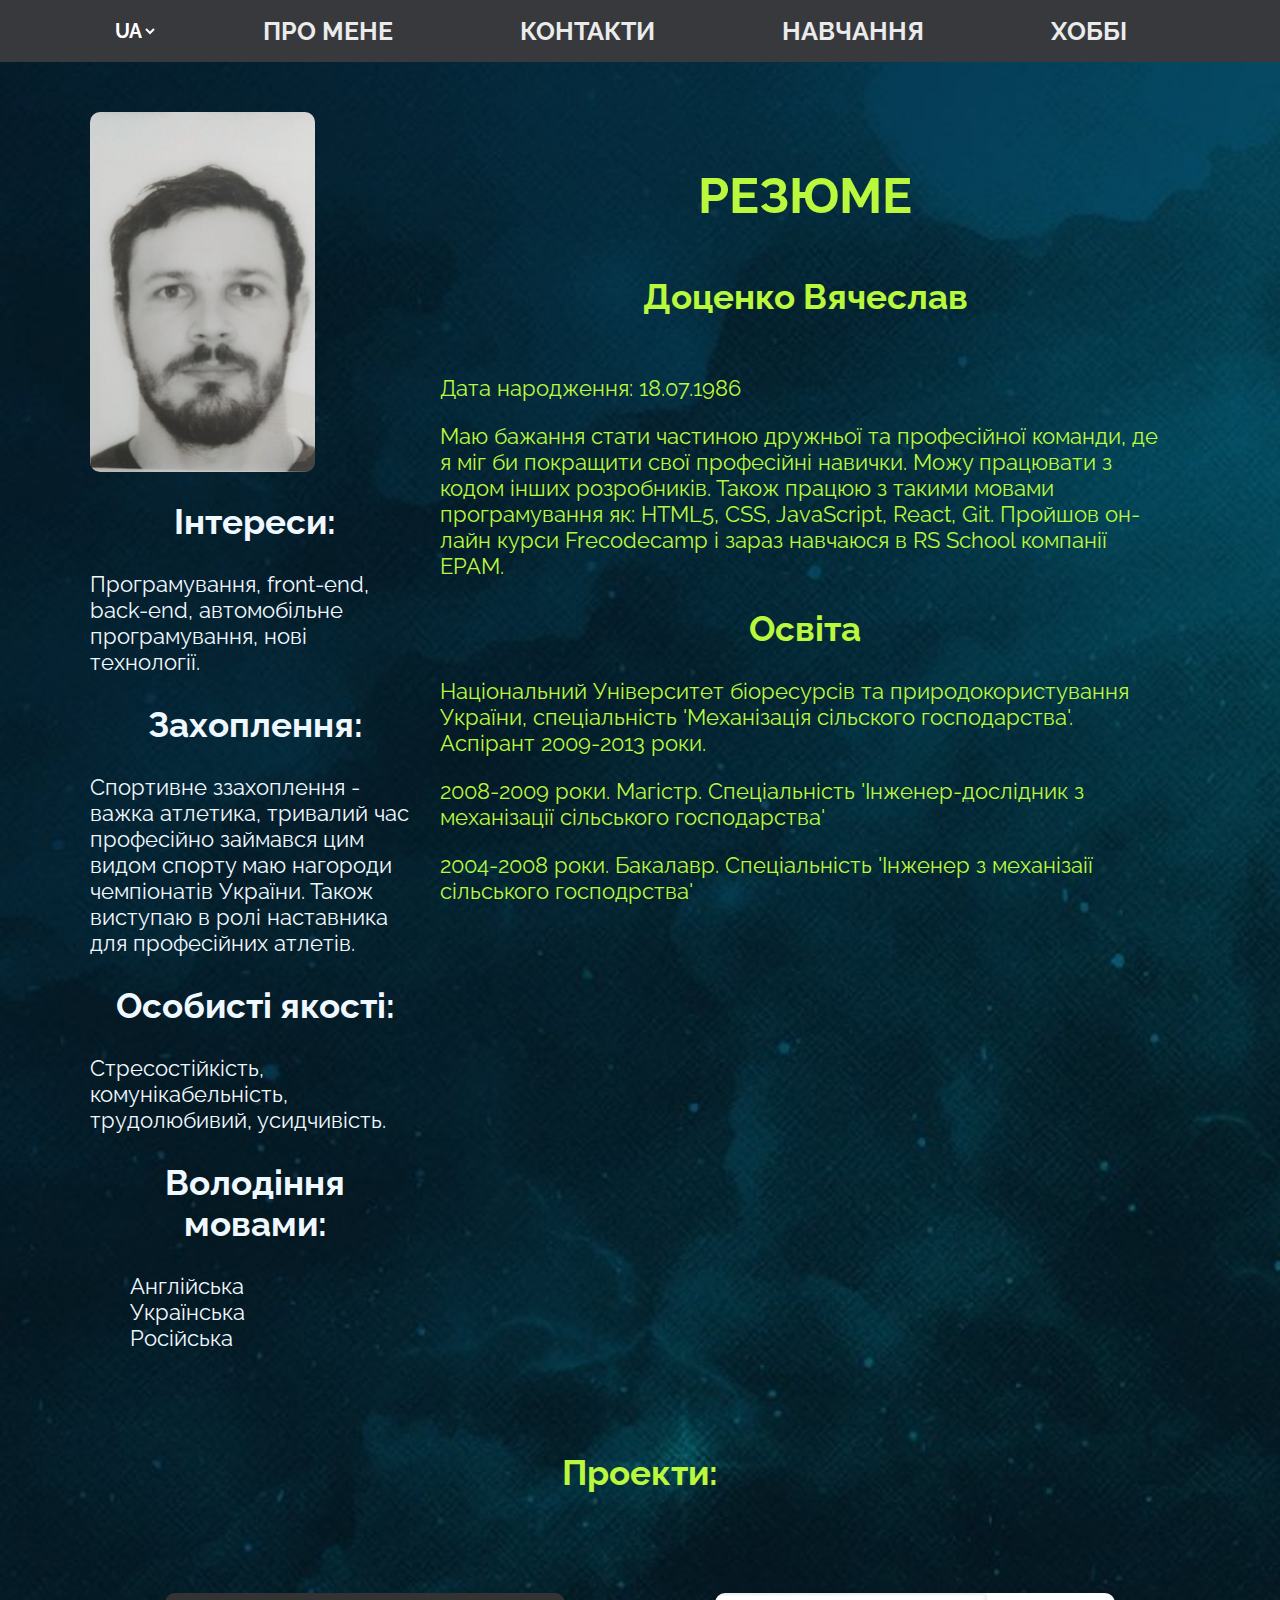
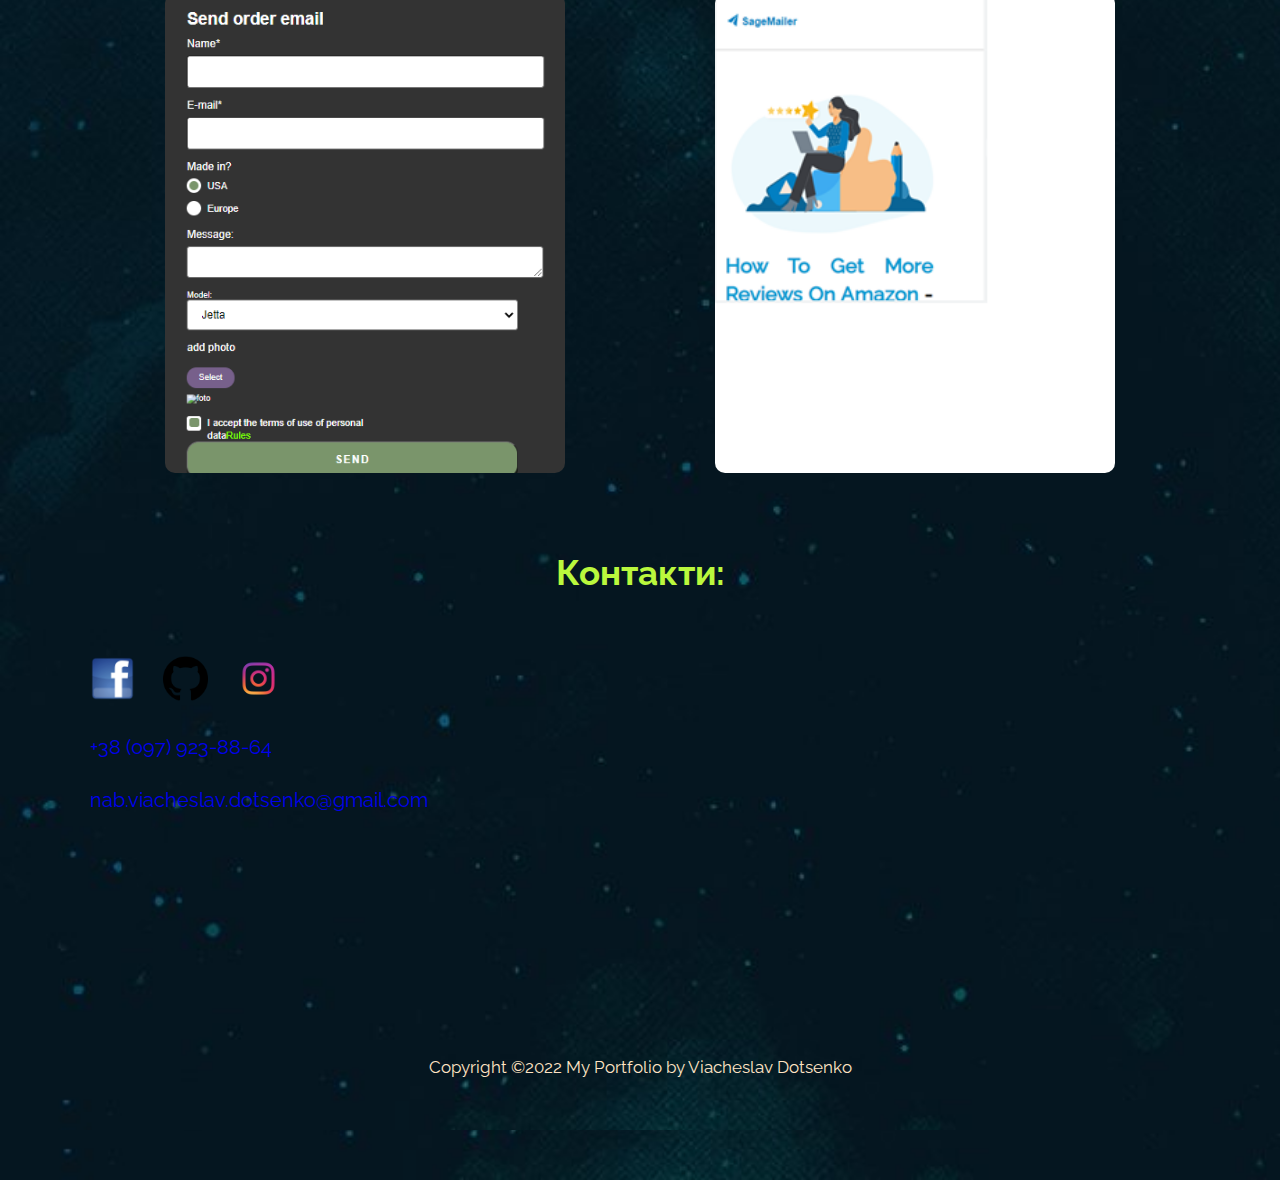
==== index.html @ c03c5ac4 "v1" ====
<!DOCTYPE html>
<html lang="en-ua">
  <head>
    <meta charset="UTF-8" />
    <meta http-equiv="X-UA-Compatible" content="IE=edge" />
    <meta name="viewport" content="width=device-width, initial-scale=1.0" />
    <meta
      name="description"
      content="Portfolio of the Front-End Web Developer. I am looking for a Front End Developer job."
    />
    <link rel="shortcut icon" href="img/favicon.png" />
    <link rel="stylesheet" href="css/style.css" />
    <title>Front-End</title>
  </head>
  <body class="body">
    <div class="bartop">
      <div class="container">
        <div class="nav-bar">
          <select class="leng">
            <option value="en">EN</option>
            <option value="ua" selected>UA</option>
          </select>
          <ul class="nav-link">
            <li>
              <a class="lng-langebout" href="#" onclick="addShadow()"
                >ebout me</a
              >
            </li>
            <li>
              <a
                class="lng-langcontact"
                href="#contact"
                onclick="addShadowContact()"
                >contact</a
              >
            </li>
            <li>
              <a
                class="lng-langeducation"
                href="#"
                onclick="addShadowEducation()"
                >education</a
              >
            </li>
            <li>
              <a class="lng-langhobbies" href="#" onclick="addShadowHobbi()"
                >hobbies</a
              >
            </li>
          </ul>
        </div>
      </div>
    </div>
    <div class="container">
      <div class="textBody">
        <div class="textBody-left">
          <div class="avatar"></div>
          <div class="avatarText">
            <h2 class="ava-text-h2 lng-langInterests">Інтереси:</h2>
            <p class="lng-langInterestsText">
              Програмування, front-end, back-end, автомобільне програмування,
              нові технології.
            </p>
            <h2 class="lng-langHobbi">Захоплення:</h2>
            <p class="lng-langHobbiText">
              Спортивне ззахоплення - важка атлетика, тривалий час професійно
              займався цим видом спорту маю нагороди чемпіонатів України. Також
              виступаю в ролі наставника для професійних атлетів.
            </p>
            <h2 class="lng-langQuality">Особисті якості:</h2>
            <p class="lng-langQualityText">
              Стресостійкість, комунікабельність, трудолюбивий, усидчивість.
            </p>
            <h2 class="lng-langLngSkills">Володіння мовами:</h2>
            <ul class="lengKnow lng-lang">
              <li class="lng-langEnglish">англійська</li>
              <li class="lng-langUA">українська</li>
              <li class="lng-langRU">російська</li>
            </ul>
          </div>
        </div>
        <div class="textBody-right">
          <div class="bodyTitle">
            <h1 class="lng-langBodTitle">резюме</h1>
            <h2 class="lng-langName">Доценко Вячеслав</h2>
            <p class="lng-langHB">Дата народження: 18.07.1986</p>
            <p class="lng-langE-B-MY">
              Desire to be part of a friendly and professional team where i
              could improve my professional skills. I can work with other
              developers' code. Also I work with HTML5, CSS, JavaScript, React,
              Git. I have passed Frecodecamp and currently studying at RS School
              of the EPAM company.
            </p>
          </div>
          <div class="bodyText">
            <h2 class="text-Education lng-langeducationTitle">освіта</h2>
            <p class="lng-langPostgraduate">
              Національний Університет біоресурсів та природокористування
              України, спеціальність 'Механізація сільского господарства'.
              Аспірант 2009-2013 роки.
            </p>
            <p class="lng-langMagister">
              2008-2009 роки. Магістр. Спеціальність 'Інженер-дослідник з
              механізації сільського господарства'
            </p>
            <p class="lng-langBachelor">
              2004-2008 роки. Бакалавр. Спеціальність 'Інженер з механізаії
              сільського господрства'
            </p>
          </div>
        </div>
      </div>
    </div>
    <section>
      <div class="container">
        <div class="project">
          <h2 class="lng-langProjekt">Project:</h2>
          <div class="project-form">
            <a class="img-send-form" href="sendFormEmail/sendForm.html" target="_blank"
              ><img src="img/sendform.png" alt=""
            /></a>
          </div>
          <div class="project-lending">
            <a class="img-test-figma" href="https://github.com/ViacheslavDotsenko/SecondProject" target="_blank"
              ><img src="img/Untitled.png" alt=""
            /></a>
          </div>
        </div>
      </div>
    </section>

    <section>
      <div class="container">
        <div class="contact">
          <div class="contact-title" id="contact">
            <h2 class="lng-langContact">Contact me:</h2>
          </div>
          <div class="contact-iformation">
            <a href="https://www.facebook.com/viacheslav.dotsenko" target="_blank"
              ><img
                class="logoFB"
                src="img/facebook_logos.png"
                alt=""
                 title="Facebook"
                width="45px"
                height="45px"
            /></a>
            <a href="https://github.com/ViacheslavDotsenko" target="_blank"
              ><img
                class="logoGIT"
                src="img/GIT.png"
                alt=""
                title="GitHub"
                width="45px"
                height="45px"
            /></a>
            <a href="https://www.instagram.com/viacheslavdotsenko/" target="_blank"
              ><img
                class="logoINSTA"
                src="img/instagram_PNG3.png"
                alt=""
                title="Instagram"
                width="45px"
                height="45px"
            /></a>
            <br />
            <a href="tel:+38 (097) 923-88-64">+38 (097) 923-88-64</a>
            <a href="mailto:nab.viacheslav.dotsenko@gmail.com"
              >nab.viacheslav.dotsenko@gmail.com</a
            >
          </div>
          <div class="contact-map">
            <iframe
              src="https://www.google.com/maps/embed?pb=!1m18!1m12!1m3!1d4727692.85948515!2d28.832493365602108!3d49.5007394126445!2m3!1f0!2f0!3f0!3m2!1i1024!2i768!4f13.1!3m3!1m2!1s0x40d4cc29cbac5d45%3A0x5b09d85959d3a4fd!2z0KjRg9C70Y_QstC60LAsINCa0LjQtdCyLCAwMjAwMA!5e0!3m2!1sru!2sua!4v1636130436233!5m2!1sru!2sua"
              width="500"
              height="330"
              style="border: 0"
              allowfullscreen=""
              loading="lazy"
            ></iframe>
          </div>
        </div>
      </div>
    </section>
    <footer class="footer">
      <p class="copyright" id="copyright">
        Copyright &copy;2022 My Portfolio by Viacheslav Dotsenko
      </p>
    </footer>
    <script type="text/javascript" src="JavaScript/JavaScript.js"></script>
  </body>
</html>
---- css/style.css ----
@import url("https://fonts.googleapis.com/css2?family=Acme&family=Irish+Grover&family=Open+Sans:ital@1&family=Raleway:ital,wght@0,100;0,300;0,400;0,500;1,300;1,500&display=swap");

* {
  box-sizing: border-box;
}

html,
body {
  margin: 0;
  padding: 0;
  background: url(../img/1616581481_30-p-fon-dlya-brauzera-35.jpg);
  background-size: cover;
  font-family: "Raleway", sans-serif;
}
h1 {
  text-transform: uppercase;
  font-size: 50px;
}
h2 {
  font-size: 35px;
}
p {
  font-size: 22px;
  text-align: left;
}

.leng:hover {
  text-shadow: 0 0 10px rgb(186, 248, 61);
}
.container {
  margin: 0 auto;
  max-width: 1100px;
}

.bartop {
  width: 100%;
  background-color: #37393d;
}
.nav-bar {
  display: flex;
  flex-direction: row;
  width: 100%;
}

.leng {
  cursor: pointer;
  color: white;
  background-color: #37393d;
  border: 1px solid #37393d;
  padding-left: 20px;
  font-size: 20px;
  font-family: "Raleway", sans-serif;
  font-weight: 700;
}

.nav-link li a {
  font-size: 25px;
  font-weight: 700;
  text-decoration: none;
  color: rgb(235, 235, 235);
}
.nav-link li a:hover {
  color: rgb(252, 252, 252);
  text-shadow: 0 0 25px white;
}
.nav-link {
  display: flex;
  flex-direction: row;
  justify-content: space-around;
  text-transform: uppercase;
  width: 100%;
}
.nav-link li {
  list-style: none;
}
.lng-langBodTitle {
  margin-bottom: 7%;
}
.lng-langName {
  margin-bottom: 8%;
}
.textBody {
  display: flex;
  text-align: center;
  justify-content: space-between;
  margin-top: 50px;
}
.lengKnow {
  font-size: 22px;
  list-style: none;
  text-align: left;
}
.avatar {
  background: url(../img/foto.png);
  background-size: cover;
  width: 225px;
  height: 360px;
  border-radius: 10px;
}
.avatar:hover {
  scale: 1.3;
}

.textBody-left {
  max-width: 330px;
  height: 100%;
  color: aliceblue;
}
.shadow {
  text-shadow: 0 5px 45px white;
  transition: 0.3s;
  transform: scale(1.5);
}
.textBody-right {
  padding: 20px;
  width: 70%;
  height: 100%;
  color: rgb(186, 248, 61);
}

.bodyTitle {
  align-items: center;
}
/*-----project-----*/

.project {
  display: flex;
  flex-wrap: wrap;
  align-items: center;
  justify-content: space-around;
  padding: 50px 0 50px 0;
}
.project h2 {
  text-align: center;
  margin-bottom: 100px;
  flex: 0 1 100%;
  color: rgb(186, 248, 61);
}
.project h2:hover {
  cursor: pointer;
  transform: scale(1.3);
  text-shadow: 0 5px 45px rgb(186, 248, 61);
}
.project-form {
  overflow: hidden;
  width: 400px;
  height: 480px;
  border-radius: 10px;
}
.project-form:hover {
  cursor: pointer;
  box-shadow: 0 0 20px white;
  transform: scale(1.2);
  transition: 0.4s;
}
.img-send-form img {
  width: 100%;
}
.project-lending {
  width: 400px;
  height: 480px;
  border-radius: 10px;
  overflow: hidden;
}
.img-test-figma img {
  width: 100%;
}
.project-lending:hover {
  box-shadow: 0 0 20px white;
  cursor: pointer;
  transform: scale(1.2);
  transition: 0.4s;
}

/*-----contact---*/
.contact {
  display: flex;
  flex-wrap: wrap;
  justify-content: space-between;
  margin-bottom: 50px;
}

.contact-title {
  flex: 0 1 100%;
  width: 100%;
  justify-content: center;
  text-align: center;
  color: rgb(186, 248, 61);
  margin: 0 0 3% 0;
}
.contact-title:hover {
  transition: 0.4s;
  cursor: pointer;
  transform: scale(1.3);
  text-shadow: 0 5px 45px rgb(186, 248, 61);
}
.contact-iformation {
  flex: 0 1 50%;
  line-height: 50px;
  font-size: 30px;
  max-width: 500px;
}

.contact-iformation a {
  margin-right: 20px;
  font-size: 20px;
  text-decoration: none;
}

.footer {
  display: flex;
  width: 100%;
  height: 90px;
  margin-bottom: 50px;

  justify-content: center;
}

.contact-map {
  flex: 0 1 45%;
  max-width: 500px;
  height: 100%;
}

.copyright {
  display: flex;
  text-align: center;
  justify-content: center;
  color: bisque;
  font-size: 17px;
}
@media screen and (max-width: 1150px) {
  .bartop {
    padding-left: 1em;
  }
  .textBody {
    padding-left: 1em;
  }
  .contact {
    flex-direction: column;
    padding: 0 1em 0 1em;
  }
}

@media screen and (max-width: 900px) {
  
  .contact-iformation {
    display: flex;
    flex-wrap: wrap;
    margin: 0 auto;
    padding: 2em;
  }
  .contact-map {
    margin: 0 auto;
  }
  .project {
    flex-direction: column;
  }
  .project-form {
    padding-bottom: 38em;
  }
}
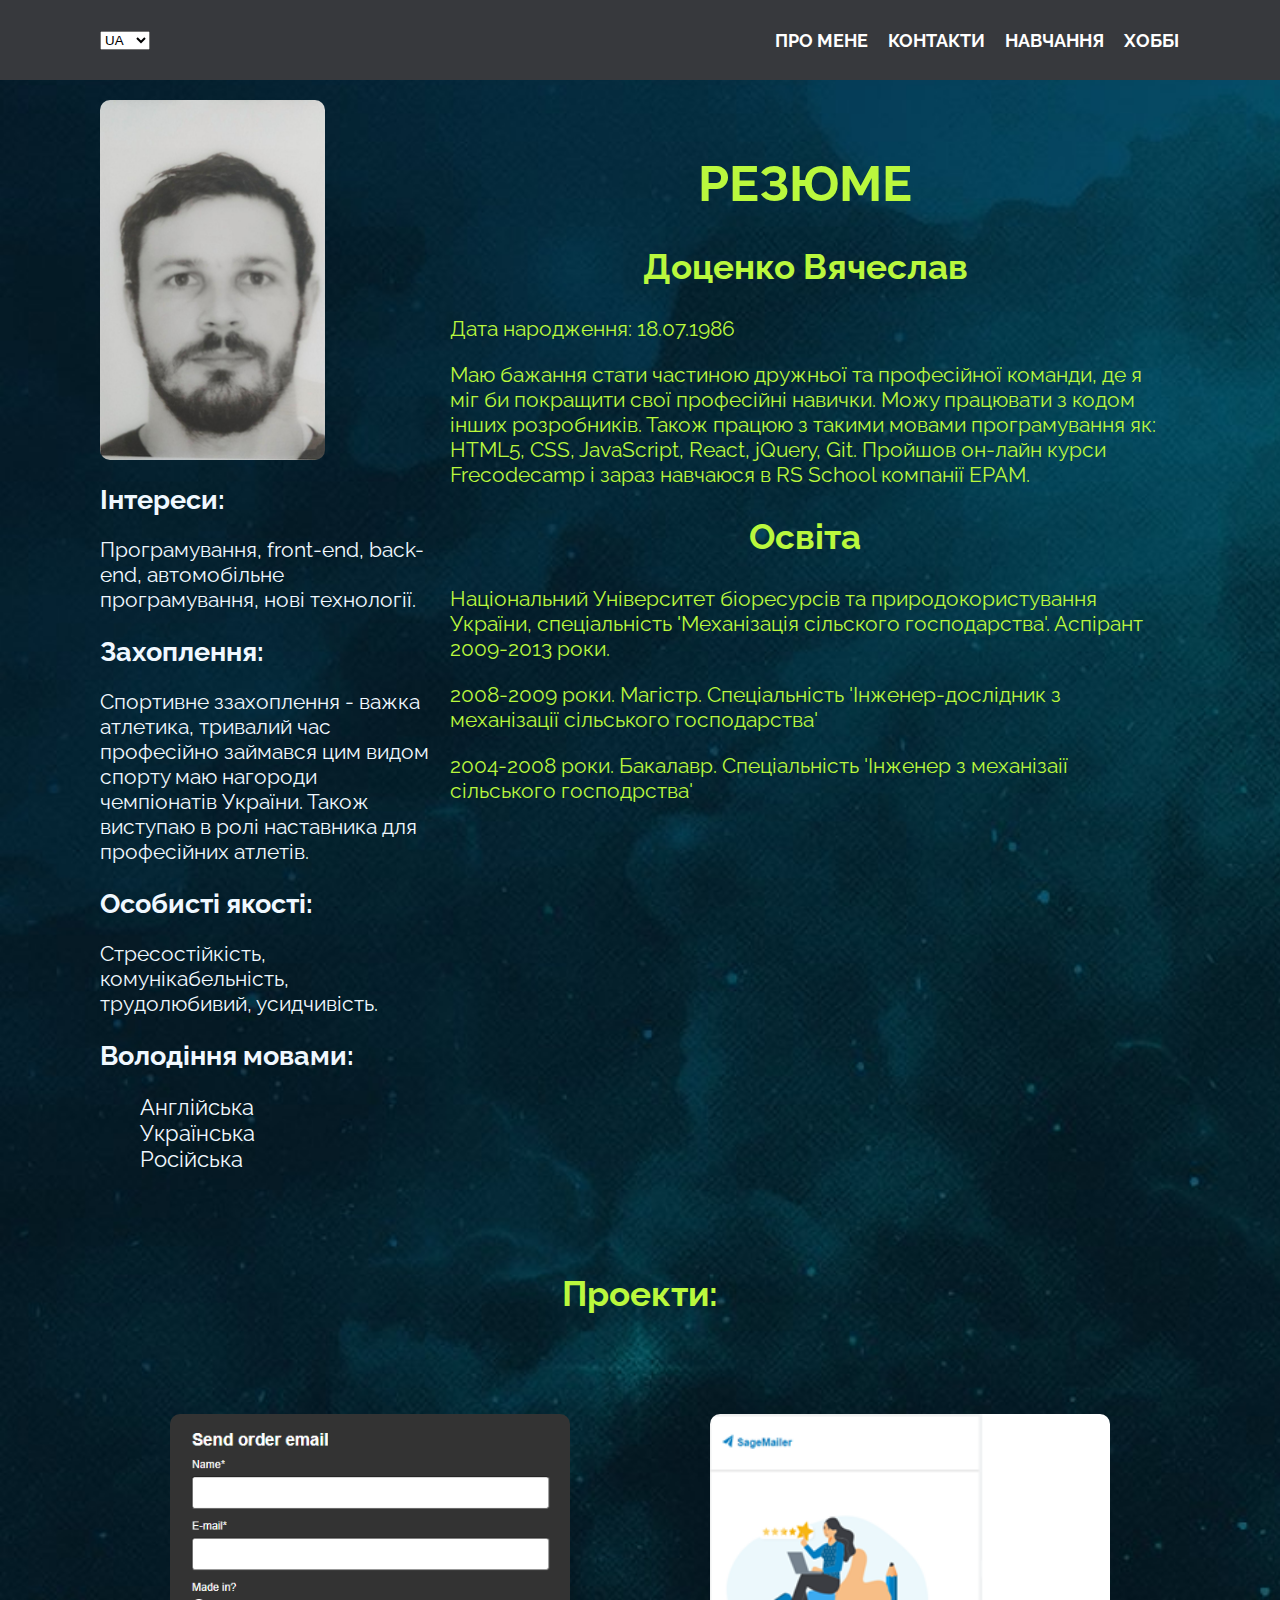
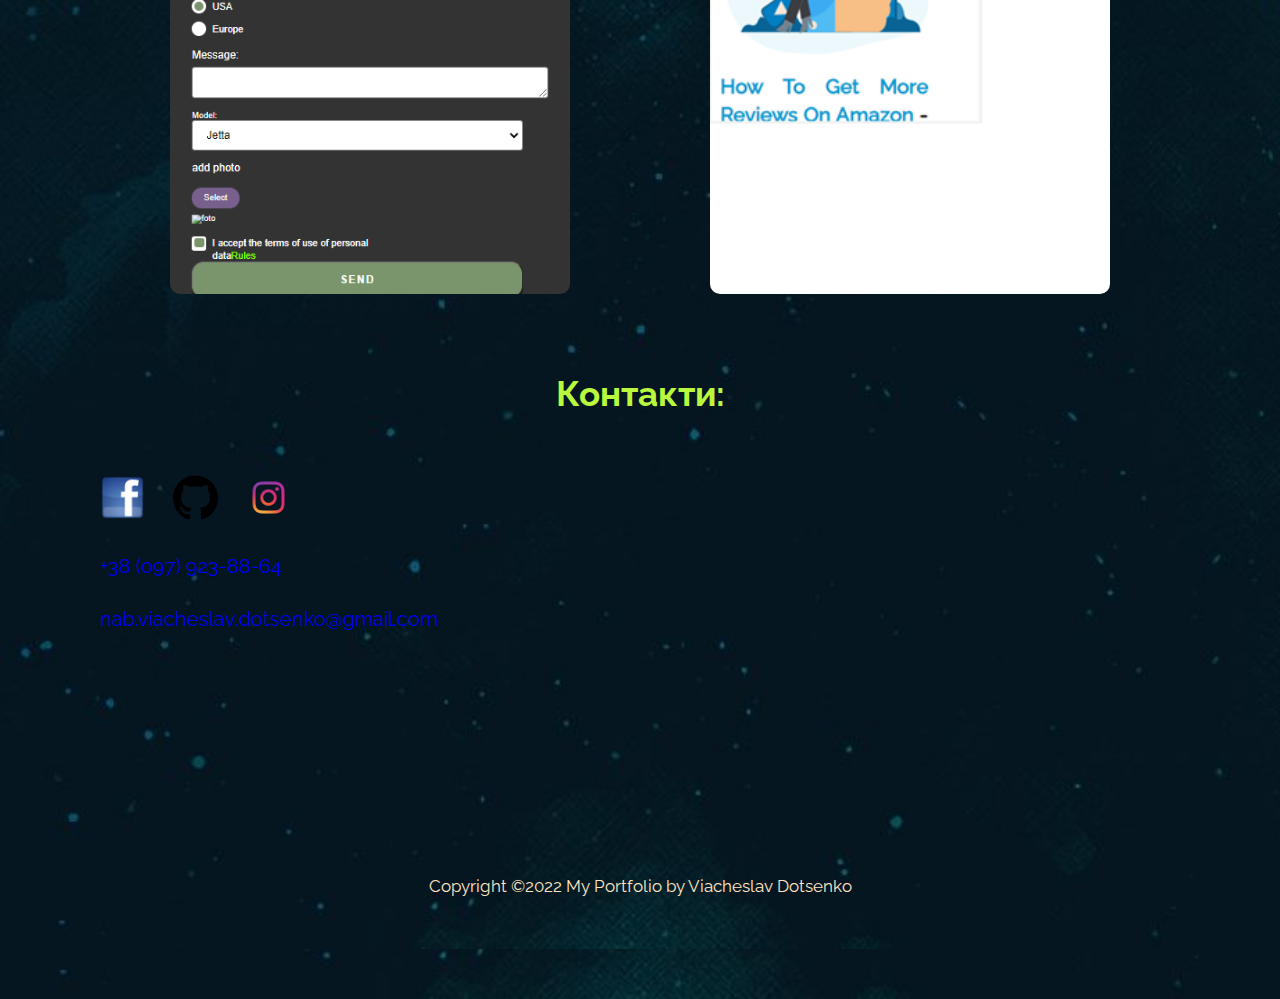
==== commit 3653c9d3: "v1" ====
--- a/index.html
+++ b/index.html
@@ -13,43 +13,28 @@
     <title>Front-End</title>
   </head>
   <body class="body">
-    <div class="bartop">
-      <div class="container">
-        <div class="nav-bar">
-          <select class="leng">
+    <div class="wrapper">
+      <header class="header">
+        <div class="container">
+        <div class="header_body">
+          <select class="header_leng">
             <option value="en">EN</option>
             <option value="ua" selected>UA</option>
           </select>
-          <ul class="nav-link">
-            <li>
-              <a class="lng-langebout" href="#" onclick="addShadow()"
-                >ebout me</a
-              >
-            </li>
-            <li>
-              <a
-                class="lng-langcontact"
-                href="#contact"
-                onclick="addShadowContact()"
-                >contact</a
-              >
-            </li>
-            <li>
-              <a
-                class="lng-langeducation"
-                href="#"
-                onclick="addShadowEducation()"
-                >education</a
-              >
-            </li>
-            <li>
-              <a class="lng-langhobbies" href="#" onclick="addShadowHobbi()"
-                >hobbies</a
-              >
-            </li>
-          </ul>
+          <div class="header_burger">
+            <span></span>
+          </div>
+          <nav class="header_menu">
+           <ul class="header_list">
+            <li><a class="link lng-langebout" href="" onclick="addShadow()">ebout me</a></li>
+            <li><a class="link lng-langcontact" href="#contact" onclick="addShadowContact()">contact</a></li>
+            <li><a class="link lng-langeducation" href="" onclick="addShadowEducation()">education</a></li>
+            <li><a class="link lng-langhobbies" href="" onclick="addShadowHobbi()">hobbies</a></li>
+           </ul>
+          </nav>          
         </div>
       </div>
+      </header>
     </div>
     <div class="container">
       <div class="textBody">
--- a/css/style.css
+++ b/css/style.css
@@ -1,11 +1,14 @@
 @import url("https://fonts.googleapis.com/css2?family=Acme&family=Irish+Grover&family=Open+Sans:ital@1&family=Raleway:ital,wght@0,100;0,300;0,400;0,500;1,300;1,500&display=swap");
 
-* {
+*,
+*::before,
+*::after {
   box-sizing: border-box;
 }
 
 html,
 body {
+  /*height: 100;*/
   margin: 0;
   padding: 0;
   background: url(../img/1616581481_30-p-fon-dlya-brauzera-35.jpg);
@@ -20,29 +23,52 @@
   font-size: 35px;
 }
 p {
-  font-size: 22px;
+  font-size: 1.3em;
   text-align: left;
 }
 
-.leng:hover {
-  text-shadow: 0 0 10px rgb(186, 248, 61);
-}
 .container {
   margin: 0 auto;
   max-width: 1100px;
-}
-
-.bartop {
-  width: 100%;
+  padding: 0px 10px;
+}
+.header {
+  position: fixed;
+  width: 100%;
+  top: 0;
+  left: 0;
+  /* background-color: #37393d; */
+  z-index: 50;
+}
+.header:before {
+  content: "";
+  position: absolute;
+  top: 0;
+  left: 0;
+  width: 100%;
+  height: 100%;
   background-color: #37393d;
-}
-.nav-bar {
-  display: flex;
-  flex-direction: row;
-  width: 100%;
-}
-
-.leng {
+  z-index: 3;
+}
+
+.header_body {
+  position: relative;
+  display: flex;
+  justify-content: space-between;
+  height: 80px;
+  align-items: center;
+}
+.header_leng {
+  position: relative;
+  flex: 0 0 50px;
+
+  z-index: 5;
+}
+.header_burger {
+  display: none;
+}
+
+.header_menu {
   cursor: pointer;
   color: white;
   background-color: #37393d;
@@ -53,37 +79,29 @@
   font-weight: 700;
 }
 
-.nav-link li a {
-  font-size: 25px;
-  font-weight: 700;
+.header_list {
+  display: flex;
+  position: relative;
+  z-index: 3;
+}
+.header_list li {
+  list-style: none;
+  margin: 0px 0px 0px 20px;
+}
+.header_list li a {
   text-decoration: none;
-  color: rgb(235, 235, 235);
-}
-.nav-link li a:hover {
-  color: rgb(252, 252, 252);
-  text-shadow: 0 0 25px white;
-}
-.nav-link {
-  display: flex;
-  flex-direction: row;
-  justify-content: space-around;
+}
+.link {
+  color: #fff;
   text-transform: uppercase;
-  width: 100%;
-}
-.nav-link li {
-  list-style: none;
-}
-.lng-langBodTitle {
-  margin-bottom: 7%;
-}
-.lng-langName {
-  margin-bottom: 8%;
-}
+  font-size: 18px;
+}
+/* body main */
 .textBody {
   display: flex;
   text-align: center;
   justify-content: space-between;
-  margin-top: 50px;
+  padding: 100px 0px 0px 0px;
 }
 .lengKnow {
   font-size: 22px;
@@ -100,6 +118,10 @@
 .avatar:hover {
   scale: 1.3;
 }
+.avatarText h2 {
+  font-size: 1.7em;
+  text-align: left;
+}
 
 .textBody-left {
   max-width: 330px;
@@ -229,7 +251,7 @@
   color: bisque;
   font-size: 17px;
 }
-@media screen and (max-width: 1150px) {
+@media (max-width: 1150px) {
   .bartop {
     padding-left: 1em;
   }
@@ -242,8 +264,7 @@
   }
 }
 
-@media screen and (max-width: 900px) {
-  
+@media (max-width: 900px) {
   .contact-iformation {
     display: flex;
     flex-wrap: wrap;
@@ -259,4 +280,85 @@
   .project-form {
     padding-bottom: 38em;
   }
-}
+  @media (max-width: 768px) {
+    body.lock {
+      overflow: hidden;
+    }
+    .header_body {
+      height: 60px;
+    }
+    .header_leng {
+      flex: 0 0 35px;
+    }
+    .header_burger {
+      display: block;
+      position: relative;
+      width: 30px;
+      height: 20px;
+      position: relative;
+      z-index: 3;
+    }
+    .header_burger:before,
+    .header_burger:after {
+      content: "";
+      background-color: #fff;
+      position: absolute;
+      width: 100%;
+      height: 2px;
+      left: 0;
+      transition: all 0.3s ease 0s;
+    }
+    .header_burger:before {
+      top: 0px;
+    }
+    .header_burger:after {
+      bottom: 0;
+    }
+    .header_burger.active span {
+      transform: scale(0);
+    }
+    .header_burger.active:before {
+      top: 9px;
+      transform: rotate(45deg);
+    }
+    .header_burger.active::after {
+      transform: rotate(-45deg);
+      bottom: 9px;
+    }
+
+    .header_menu {
+      position: fixed;
+      top: -100%;
+      left: 0;
+      width: 100%;
+      height: 100%;
+      overflow: auto;
+      background-color: #18b5a4;
+      z-index: 2;
+      transition: all 0.3s ease 0s;
+      padding: 70px 10px 20px 10px;
+    }
+    .header_menu.active {
+      top: 0;
+    }
+
+    .header_burger span {
+      position: absolute;
+      background-color: #fff;
+      left: 0;
+      width: 100%;
+      height: 2px;
+      top: 9px;
+      transition: all 0.3s ease 0s;
+    }
+    .header_list {
+      display: block;
+    }
+    .header_list li {
+      margin: 0px 0px 20px 0px;
+    }
+    .footer {
+      margin: 50px;
+    }
+  }
+}
